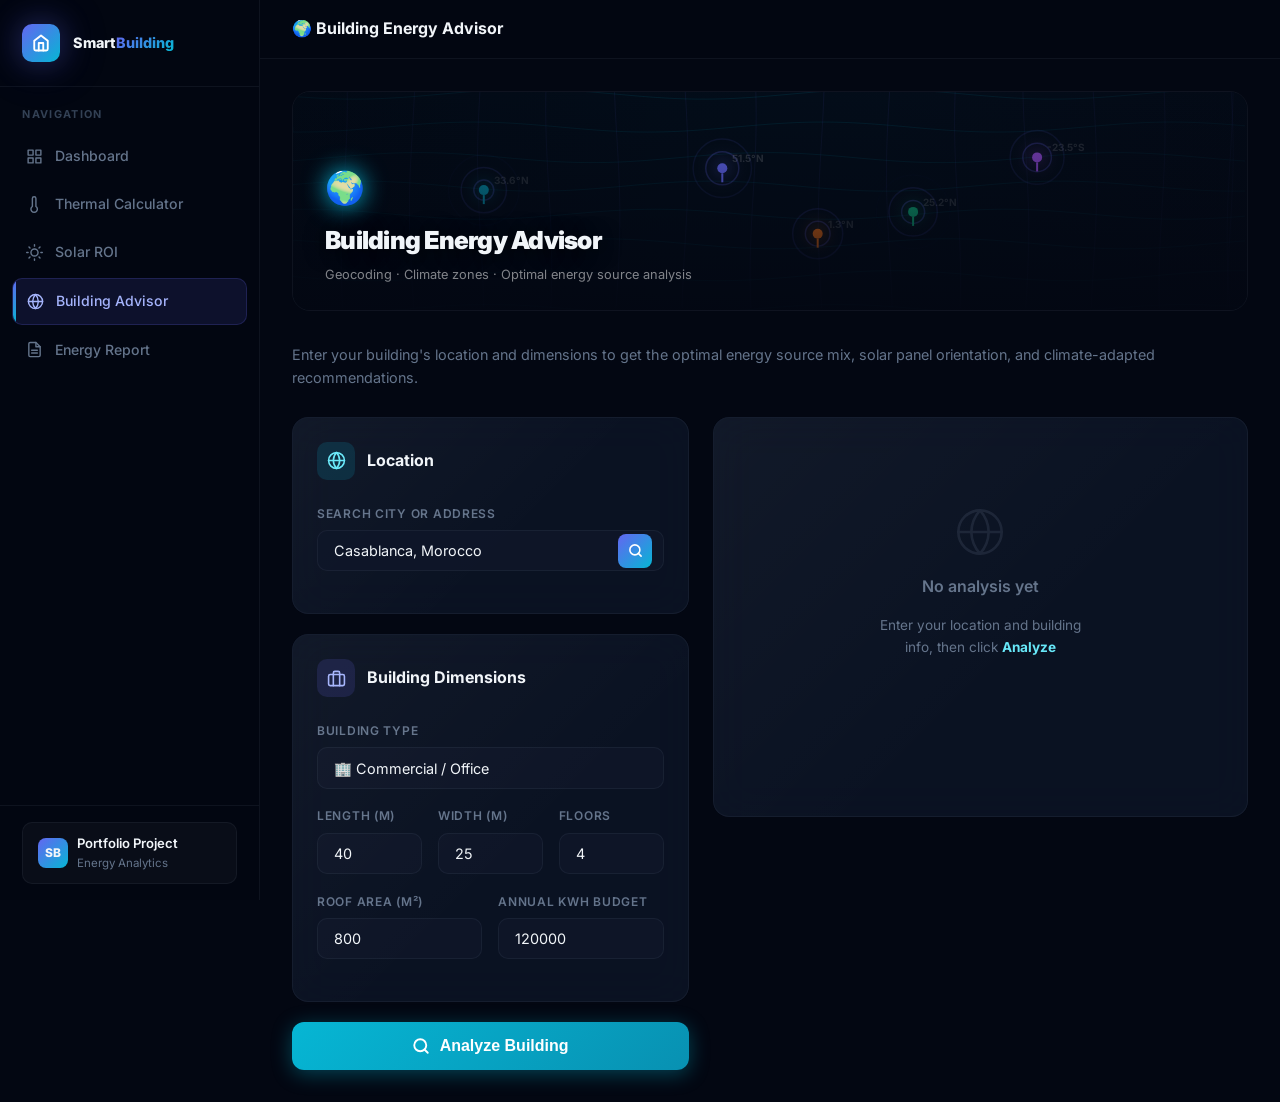
==== advisor.html @ 508f4054 "Smart Building Platform - initial deploy" ====
<!DOCTYPE html>
<html lang="en">
<head>
  <meta charset="UTF-8" />
  <meta name="viewport" content="width=device-width, initial-scale=1.0" />
  <title>Building Advisor · Smart Building</title>
  <link rel="stylesheet" href="css/style.css" />
  <style>
    .adv-hero {
      background: linear-gradient(135deg, rgba(6,182,212,.06) 0%, transparent 60%);
      border-bottom: 1px solid var(--border);
      padding: 2.5rem 0 0;
      margin-bottom: 2rem;
    }
    .adv-hero-inner { max-width: 680px; }
    .step-badge {
      display: inline-flex; align-items: center; gap: .5rem;
      background: rgba(6,182,212,.1); border: 1px solid rgba(6,182,212,.25);
      color: #67e8f9; border-radius: 99px; padding: .3rem .9rem;
      font-size: .72rem; font-weight: 700; letter-spacing: .06em;
      text-transform: uppercase; margin-bottom: 1.25rem;
    }
    .map-placeholder {
      background: rgba(6,182,212,.04);
      border: 1px dashed rgba(6,182,212,.2);
      border-radius: 12px; padding: 1.5rem;
      display: flex; align-items: center; gap: 1rem;
      margin-top: 1rem; cursor: pointer;
      transition: border-color .2s, background .2s;
    }
    .map-placeholder:hover { border-color: rgba(6,182,212,.5); background: rgba(6,182,212,.08); }
    .map-icon {
      width: 44px; height: 44px; border-radius: 12px;
      background: rgba(6,182,212,.12); display: flex; align-items: center; justify-content: center;
      flex-shrink: 0;
    }
    .btn-analyze {
      width: 100%; padding: .95rem; font-size: 1rem;
      background: linear-gradient(135deg, #06b6d4, #0891b2);
      border: none; border-radius: 12px; color: white;
      font-weight: 700; cursor: pointer;
      display: flex; align-items: center; justify-content: center; gap: .6rem;
      transition: transform .2s, box-shadow .2s;
      box-shadow: 0 4px 20px rgba(6,182,212,.35);
    }
    .btn-analyze:hover { transform: translateY(-2px); box-shadow: 0 8px 30px rgba(6,182,212,.5); }
    .btn-analyze:active { transform: translateY(0); }

    /* panel orientation label */
    .orientation-row { display:flex;gap:1.5rem;justify-content:center;margin-top:1rem;flex-wrap:wrap; }
    .orient-chip {
      text-align: center;
      background: rgba(37,99,235,.1); border: 1px solid rgba(37,99,235,.2);
      border-radius: 12px; padding: .75rem 1.25rem;
    }
    .orient-val { font-size:1.4rem;font-weight:900;color:#60a5fa; }
    .orient-lbl { font-size:.7rem;text-transform:uppercase;letter-spacing:.08em;color:var(--text-muted);margin-top:.2rem; }

    /* Energy mix full card */
    .mix-card {
      background: rgba(15,23,42,.7); border: 1px solid var(--border);
      border-radius: 20px; padding: 2rem;
      backdrop-filter: blur(20px);
    }
    .recommendation-badge {
      display:inline-flex;align-items:center;gap:.5rem;
      padding:.4rem 1rem;border-radius:99px;font-size:.8rem;font-weight:700;
      margin-bottom:1rem;
    }
    .rec-best  { background:rgba(16,185,129,.12);border:1px solid rgba(16,185,129,.3);color:#6ee7b7; }
    .rec-good  { background:rgba(99,102,241,.12);border:1px solid rgba(99,102,241,.3);color:#a5b4fc; }
    .rec-fair  { background:rgba(245,158,11,.12);border:1px solid rgba(245,158,11,.3);color:#fcd34d; }
    .rec-low   { background:rgba(100,116,139,.12);border:1px solid rgba(100,116,139,.3);color:#94a3b8; }
  </style>
</head>
<body>
<div id="sidebar-overlay" class="sidebar-overlay"></div>
<div class="layout">

  <aside class="sidebar" id="sidebar">
    <div class="sidebar-logo">
      <div class="sidebar-logo-icon"><svg width="18" height="18" viewBox="0 0 24 24" fill="none" stroke="white" stroke-width="2.5" stroke-linecap="round" stroke-linejoin="round"><path d="M3 9l9-7 9 7v11a2 2 0 0 1-2 2H5a2 2 0 0 1-2-2z"/><polyline points="9 22 9 12 15 12 15 22"/></svg></div>
      <div class="sidebar-logo-text">Smart<span>Building</span></div>
    </div>
    <div class="sidebar-section-label">Navigation</div>
    <nav class="sidebar-nav">
      <a href="dashboard.html"><svg width="17" height="17" viewBox="0 0 24 24" fill="none" stroke="currentColor" stroke-width="2" stroke-linecap="round" stroke-linejoin="round"><rect x="3" y="3" width="7" height="7"/><rect x="14" y="3" width="7" height="7"/><rect x="14" y="14" width="7" height="7"/><rect x="3" y="14" width="7" height="7"/></svg>Dashboard</a>
      <a href="thermal.html"><svg width="17" height="17" viewBox="0 0 24 24" fill="none" stroke="currentColor" stroke-width="2" stroke-linecap="round" stroke-linejoin="round"><path d="M14 14.76V3.5a2.5 2.5 0 0 0-5 0v11.26a4.5 4.5 0 1 0 5 0z"/></svg>Thermal Calculator</a>
      <a href="solar.html"><svg width="17" height="17" viewBox="0 0 24 24" fill="none" stroke="currentColor" stroke-width="2" stroke-linecap="round" stroke-linejoin="round"><circle cx="12" cy="12" r="5"/><line x1="12" y1="1" x2="12" y2="3"/><line x1="12" y1="21" x2="12" y2="23"/><line x1="4.22" y1="4.22" x2="5.64" y2="5.64"/><line x1="18.36" y1="18.36" x2="19.78" y2="19.78"/><line x1="1" y1="12" x2="3" y2="12"/><line x1="21" y1="12" x2="23" y2="12"/><line x1="4.22" y1="19.78" x2="5.64" y2="18.36"/><line x1="18.36" y1="5.64" x2="19.78" y2="4.22"/></svg>Solar ROI</a>
      <a href="advisor.html"><svg width="17" height="17" viewBox="0 0 24 24" fill="none" stroke="currentColor" stroke-width="2" stroke-linecap="round" stroke-linejoin="round"><circle cx="12" cy="12" r="10"/><line x1="2" y1="12" x2="22" y2="12"/><path d="M12 2a15.3 15.3 0 0 1 4 10 15.3 15.3 0 0 1-4 10 15.3 15.3 0 0 1-4-10 15.3 15.3 0 0 1 4-10z"/></svg>Building Advisor</a>
      <a href="report.html"><svg width="17" height="17" viewBox="0 0 24 24" fill="none" stroke="currentColor" stroke-width="2" stroke-linecap="round" stroke-linejoin="round"><path d="M14 2H6a2 2 0 0 0-2 2v16a2 2 0 0 0 2 2h12a2 2 0 0 0 2-2V8z"/><polyline points="14 2 14 8 20 8"/><line x1="16" y1="13" x2="8" y2="13"/><line x1="16" y1="17" x2="8" y2="17"/></svg>Energy Report</a>
    </nav>
    <div class="sidebar-footer">
      <div class="sidebar-footer-inner">
        <div class="sidebar-avatar">SB</div>
        <div><div class="sidebar-user-name">Portfolio Project</div><div class="sidebar-user-role">Energy Analytics</div></div>
      </div>
    </div>
  </aside>

  <div class="main-wrap">
    <header class="topbar">
      <button class="topbar-btn menu-btn" id="menu-btn"><svg width="18" height="18" viewBox="0 0 24 24" fill="none" stroke="currentColor" stroke-width="2" stroke-linecap="round" stroke-linejoin="round"><line x1="3" y1="12" x2="21" y2="12"/><line x1="3" y1="6" x2="21" y2="6"/><line x1="3" y1="18" x2="21" y2="18"/></svg></button>
      <span class="topbar-title">🌍 Building Energy Advisor</span>
    </header>

    <main class="page-content">
      <div class="page-banner">
        <canvas id="page-banner-canvas" data-type="advisor"></canvas>
        <div class="page-banner-vignette"></div>
        <div class="page-banner-content">
          <div class="page-banner-icon" style="color:#06b6d4">🌍</div>
          <div class="page-banner-title">Building Energy Advisor</div>
          <div class="page-banner-desc">Geocoding · Climate zones · Optimal energy source analysis</div>
        </div>
      </div>
      <p class="page-subtitle">Enter your building's location and dimensions to get the optimal energy source mix, solar panel orientation, and climate-adapted recommendations.</p>

      <div style="display:grid;grid-template-columns:1fr 1.35fr;gap:1.5rem;align-items:start" class="adv-grid">

        <!-- FORM COLUMN -->
        <div>
          <!-- Location -->
          <div class="card reveal" style="margin-bottom:1.25rem">
            <div style="display:flex;align-items:center;gap:.75rem;margin-bottom:1.5rem">
              <div style="width:38px;height:38px;border-radius:10px;background:rgba(6,182,212,.15);display:flex;align-items:center;justify-content:center">
                <svg width="19" height="19" viewBox="0 0 24 24" fill="none" stroke="#67e8f9" stroke-width="2" stroke-linecap="round" stroke-linejoin="round"><circle cx="12" cy="12" r="10"/><line x1="2" y1="12" x2="22" y2="12"/><path d="M12 2a15.3 15.3 0 0 1 4 10 15.3 15.3 0 0 1-4 10 15.3 15.3 0 0 1-4-10 15.3 15.3 0 0 1 4-10z"/></svg>
              </div>
              <h3 style="font-size:1rem">Location</h3>
            </div>

            <div class="form-group">
              <label>Search City or Address</label>
              <div class="location-search-wrap">
                <input id="adv-location" type="text" placeholder="e.g. Casablanca, Morocco" value="" />
                <button class="location-search-btn" id="geocode-btn" title="Search location">
                  <svg width="15" height="15" viewBox="0 0 24 24" fill="none" stroke="currentColor" stroke-width="2.5" stroke-linecap="round" stroke-linejoin="round"><circle cx="11" cy="11" r="8"/><line x1="21" y1="21" x2="16.65" y2="16.65"/></svg>
                </button>
              </div>
              <div class="location-found" id="location-found">
                <svg width="14" height="14" viewBox="0 0 24 24" fill="none" stroke="currentColor" stroke-width="2.5" stroke-linecap="round" stroke-linejoin="round"><path d="M21 10c0 7-9 13-9 13s-9-6-9-13a9 9 0 0 1 18 0z"/><circle cx="12" cy="10" r="3"/></svg>
                <span id="location-name">—</span>
                <span style="margin-left:auto;font-size:.72rem;color:var(--text-muted)" id="location-coords">—</span>
              </div>
            </div>
          </div>

          <!-- Building Info -->
          <div class="card reveal" style="margin-bottom:1.25rem">
            <div style="display:flex;align-items:center;gap:.75rem;margin-bottom:1.5rem">
              <div style="width:38px;height:38px;border-radius:10px;background:rgba(99,102,241,.15);display:flex;align-items:center;justify-content:center">
                <svg width="19" height="19" viewBox="0 0 24 24" fill="none" stroke="#a5b4fc" stroke-width="2" stroke-linecap="round" stroke-linejoin="round"><rect x="2" y="7" width="20" height="14" rx="2"/><path d="M16 21V5a2 2 0 0 0-2-2h-4a2 2 0 0 0-2 2v16"/></svg>
              </div>
              <h3 style="font-size:1rem">Building Dimensions</h3>
            </div>

            <div class="form-group">
              <label>Building Type</label>
              <select id="adv-type">
                <option value="residential">🏠 Residential</option>
                <option value="commercial" selected>🏢 Commercial / Office</option>
                <option value="industrial">🏭 Industrial / Warehouse</option>
                <option value="school">🏫 School / University</option>
                <option value="hospital">🏥 Hospital / Healthcare</option>
              </select>
            </div>
            <div class="grid-3">
              <div class="form-group"><label>Length (m)</label><input id="adv-length" type="number" value="40" min="1" step="1"/></div>
              <div class="form-group"><label>Width (m)</label><input id="adv-width" type="number" value="25" min="1" step="1"/></div>
              <div class="form-group"><label>Floors</label><input id="adv-floors" type="number" value="4" min="1" step="1"/></div>
            </div>
            <div class="grid-2">
              <div class="form-group"><label>Roof Area (m²)</label><input id="adv-roof" type="number" value="800" min="10" step="10"/></div>
              <div class="form-group"><label>Annual kWh Budget</label><input id="adv-budget" type="number" value="120000" min="1000" step="1000"/></div>
            </div>
          </div>

          <button class="btn-analyze" id="analyze-btn">
            <svg width="18" height="18" viewBox="0 0 24 24" fill="none" stroke="currentColor" stroke-width="2.5" stroke-linecap="round" stroke-linejoin="round"><circle cx="11" cy="11" r="8"/><path d="m21 21-4.35-4.35"/></svg>
            Analyze Building
          </button>
        </div>

        <!-- RESULTS COLUMN -->
        <div>
          <!-- Loading -->
          <div class="advisor-loading" id="adv-loading">
            <div class="advisor-globe-spin"></div>
            <div style="font-size:1rem;font-weight:700;margin-bottom:.5rem">Analyzing location…</div>
            <div style="font-size:.83rem;color:var(--text-muted)">Fetching climate data, solar irradiance &amp; wind resources</div>
          </div>

          <!-- Empty State -->
          <div id="adv-empty">
            <div class="card" style="min-height:400px">
              <div class="empty-state">
                <svg viewBox="0 0 24 24" fill="none" stroke="currentColor" stroke-width="1.2" stroke-linecap="round" stroke-linejoin="round"><circle cx="12" cy="12" r="10"/><line x1="2" y1="12" x2="22" y2="12"/><path d="M12 2a15.3 15.3 0 0 1 4 10 15.3 15.3 0 0 1-4 10 15.3 15.3 0 0 1-4-10 15.3 15.3 0 0 1 4-10z"/></svg>
                <h4>No analysis yet</h4>
                <p>Enter your location and building<br>info, then click <strong style="color:#67e8f9">Analyze</strong></p>
              </div>
            </div>
          </div>

          <!-- Results -->
          <div class="energy-results" id="adv-results">

            <!-- Climate zone -->
            <div class="card reveal" style="margin-bottom:1.25rem">
              <div style="font-size:.72rem;text-transform:uppercase;letter-spacing:.09em;color:var(--text-muted);margin-bottom:.75rem">Climate Zone</div>
              <div style="display:flex;align-items:center;gap:1rem;flex-wrap:wrap">
                <div class="climate-badge" id="res-climate-badge">—</div>
                <div style="flex:1;min-width:160px">
                  <div id="res-climate-desc" style="font-size:.83rem;color:var(--text-muted);line-height:1.6">—</div>
                </div>
              </div>
            </div>

            <!-- 4 energy cards -->
            <div class="energy-grid">

              <!-- Solar -->
              <div class="energy-card energy-card-solar reveal">
                <div class="energy-card-title">☀️ Solar Potential</div>
                <div class="sun-anim-wrap" id="sun-wrap">
                  <div class="sun-rays-wrap" id="sun-rays"></div>
                  <div class="sun-ring"></div>
                  <div class="sun-ring"></div>
                  <div class="sun-ring"></div>
                  <div class="sun-core"></div>
                </div>
                <div class="energy-score" style="color:#fcd34d" id="res-solar-score">—</div>
                <div class="energy-score-label" id="res-solar-irr">— kWh/m²/day</div>
                <div class="recommendation-badge" id="res-solar-badge">—</div>
              </div>

              <!-- Wind -->
              <div class="energy-card energy-card-wind reveal">
                <div class="energy-card-title">💨 Wind Potential</div>
                <div class="wind-anim-wrap" id="wind-wrap"></div>
                <div class="energy-score" style="color:#60a5fa" id="res-wind-score">—</div>
                <div class="energy-score-label" id="res-wind-desc">—</div>
                <div class="recommendation-badge" id="res-wind-badge">—</div>
              </div>

              <!-- Hydro -->
              <div class="energy-card energy-card-hydro reveal">
                <div class="energy-card-title">💧 Hydro Potential</div>
                <div class="water-anim-wrap" id="water-wrap">
                  <svg class="water-wave" viewBox="0 0 400 80" preserveAspectRatio="none" xmlns="http://www.w3.org/2000/svg">
                    <path d="M0 40 Q50 10 100 40 Q150 70 200 40 Q250 10 300 40 Q350 70 400 40 Q450 10 500 40 Q550 70 600 40 Q650 10 700 40 Q750 70 800 40 L800 80 L0 80 Z"/>
                  </svg>
                  <svg class="water-wave" viewBox="0 0 400 80" preserveAspectRatio="none" xmlns="http://www.w3.org/2000/svg">
                    <path d="M0 50 Q50 20 100 50 Q150 80 200 50 Q250 20 300 50 Q350 80 400 50 Q450 20 500 50 Q550 80 600 50 Q650 20 700 50 Q750 80 800 50 L800 80 L0 80 Z"/>
                  </svg>
                </div>
                <div class="energy-score" style="color:#06b6d4" id="res-hydro-score">—</div>
                <div class="energy-score-label" id="res-hydro-desc">—</div>
                <div class="recommendation-badge" id="res-hydro-badge">—</div>
              </div>

              <!-- Geothermal -->
              <div class="energy-card energy-card-climate reveal">
                <div class="energy-card-title">🌋 Geothermal</div>
                <div style="font-size:3rem;margin:1rem 0" id="res-geo-icon">🌋</div>
                <div class="energy-score" style="color:#c084fc" id="res-geo-score">—</div>
                <div class="energy-score-label" id="res-geo-desc">—</div>
                <div class="recommendation-badge" id="res-geo-badge">—</div>
              </div>

            </div>

            <!-- Solar Panel Orientation -->
            <div class="card reveal" style="margin-bottom:1.25rem">
              <div style="font-size:.72rem;text-transform:uppercase;letter-spacing:.09em;color:var(--text-muted);margin-bottom:1rem">☀️ Optimal Solar Panel Orientation</div>
              <div class="panel-scene">
                <div class="panel-3d" id="panel-3d"><div class="panel-grid-lines"></div></div>
                <div class="panel-ground"></div>
              </div>
              <div class="orientation-row">
                <div class="orient-chip">
                  <div class="orient-val" id="res-tilt">—°</div>
                  <div class="orient-lbl">Tilt Angle</div>
                </div>
                <div class="orient-chip">
                  <div class="orient-val" id="res-azimuth">—°</div>
                  <div class="orient-lbl">Azimuth</div>
                </div>
                <div class="orient-chip">
                  <div class="orient-val" id="res-peak-sun">— h</div>
                  <div class="orient-lbl">Peak Sun Hours</div>
                </div>
              </div>
              <div style="margin-top:1rem;padding:.85rem 1rem;background:rgba(6,182,212,.06);border:1px solid rgba(6,182,212,.15);border-radius:10px;font-size:.82rem;color:var(--text-muted);line-height:1.7" id="res-orient-note">—</div>
            </div>

            <!-- Energy Mix -->
            <div class="mix-card reveal">
              <div style="font-size:.72rem;text-transform:uppercase;letter-spacing:.09em;color:var(--text-muted);margin-bottom:1.25rem">Recommended Energy Mix</div>
              <div id="mix-bars"></div>
              <div style="margin-top:1.25rem;padding:1rem;background:rgba(16,185,129,.06);border:1px solid rgba(16,185,129,.15);border-radius:12px;font-size:.83rem;color:var(--text-muted);line-height:1.75" id="res-recommendation">—</div>
            </div>

          </div><!-- /energy-results -->
        </div>
      </div><!-- /grid -->

    </main>
  </div>
</div>

<style>
  @media(max-width:960px){ .adv-grid{ grid-template-columns:1fr !important; } }
</style>

<script src="js/main.js"></script>
<script src="js/banners.js"></script>
<script src="js/advisor.js"></script>
</body>
</html>
---- css/style.css ----
/* ═══════════════════════════════════════════════════════════════════════════
   SMART BUILDING PLATFORM — Design System
   Dark glassmorphism · Neon accents · Fluid animations
   ═══════════════════════════════════════════════════════════════════════════ */

@import url('https://fonts.googleapis.com/css2?family=Inter:wght@300;400;500;600;700;800;900&family=JetBrains+Mono:wght@400;500&display=swap');

/* ── CSS Variables ─────────────────────────────────────────────────────────── */
:root {
  --bg:           #030712;
  --bg2:          #050d1a;
  --surface:      rgba(15, 23, 42, 0.7);
  --surface2:     rgba(30, 41, 59, 0.5);
  --border:       rgba(148, 163, 184, 0.08);
  --border-glow:  rgba(99, 102, 241, 0.35);

  --indigo:       #6366f1;
  --cyan:         #06b6d4;
  --violet:       #a855f7;
  --emerald:      #10b981;
  --amber:        #f59e0b;
  --rose:         #f43f5e;
  --blue:         #3b82f6;

  --gradient:     linear-gradient(135deg, #6366f1, #06b6d4);
  --gradient-v:   linear-gradient(180deg, #6366f1, #a855f7);
  --gradient-warm:linear-gradient(135deg, #f59e0b, #f43f5e);

  --text:         #f1f5f9;
  --text-muted:   #64748b;
  --text-subtle:  #334155;

  --glow-indigo:  0 0 30px rgba(99,102,241,.35), 0 0 60px rgba(99,102,241,.15);
  --glow-cyan:    0 0 30px rgba(6,182,212,.35),  0 0 60px rgba(6,182,212,.15);
  --glow-emerald: 0 0 20px rgba(16,185,129,.3);
  --glow-rose:    0 0 20px rgba(244,63,94,.3);

  --radius:       16px;
  --radius-sm:    10px;
  --sidebar-w:    260px;
  --ease-spring:  cubic-bezier(.34, 1.56, .64, 1);
  --ease-smooth:  cubic-bezier(.4, 0, .2, 1);
}

/* ── Reset ─────────────────────────────────────────────────────────────────── */
*, *::before, *::after { box-sizing: border-box; margin: 0; padding: 0; }
html { scroll-behavior: smooth; }
body {
  font-family: 'Inter', system-ui, sans-serif;
  background: var(--bg);
  color: var(--text);
  line-height: 1.6;
  font-size: 15px;
  overflow-x: hidden;
}
a { color: inherit; text-decoration: none; }

/* ── Custom scrollbar ──────────────────────────────────────────────────────── */
::-webkit-scrollbar { width: 6px; }
::-webkit-scrollbar-track { background: var(--bg2); }
::-webkit-scrollbar-thumb { background: rgba(99,102,241,.4); border-radius: 3px; }
::-webkit-scrollbar-thumb:hover { background: var(--indigo); }

/* ── Typography ─────────────────────────────────────────────────────────────── */
.gradient-text {
  background: var(--gradient);
  -webkit-background-clip: text;
  -webkit-text-fill-color: transparent;
  background-clip: text;
}
.gradient-text-warm {
  background: var(--gradient-warm);
  -webkit-background-clip: text;
  -webkit-text-fill-color: transparent;
  background-clip: text;
}
.mono { font-family: 'JetBrains Mono', monospace; }

/* ── Glass Card ─────────────────────────────────────────────────────────────── */
.card {
  background: var(--surface);
  backdrop-filter: blur(20px);
  -webkit-backdrop-filter: blur(20px);
  border: 1px solid var(--border);
  border-radius: var(--radius);
  padding: 1.5rem;
  position: relative;
  overflow: hidden;
  transition: border-color .3s, box-shadow .3s, transform .3s var(--ease-spring);
}
.card::before {
  content: '';
  position: absolute;
  inset: 0;
  background: linear-gradient(135deg, rgba(255,255,255,.03) 0%, transparent 60%);
  pointer-events: none;
}
.card:hover {
  border-color: var(--border-glow);
  box-shadow: 0 0 0 1px var(--border-glow), var(--glow-indigo);
}
.card-glow { box-shadow: var(--glow-indigo); border-color: var(--border-glow); }

/* ── Neon Badge ─────────────────────────────────────────────────────────────── */
.badge {
  display: inline-flex; align-items: center; gap: .4rem;
  font-size: .72rem; font-weight: 700; letter-spacing: .08em; text-transform: uppercase;
  padding: .3rem .85rem; border-radius: 999px;
  border: 1px solid;
}
.badge-indigo { background: rgba(99,102,241,.12); color: #a5b4fc; border-color: rgba(99,102,241,.3); }
.badge-cyan   { background: rgba(6,182,212,.12);  color: #67e8f9; border-color: rgba(6,182,212,.3); }
.badge-emerald{ background: rgba(16,185,129,.12); color: #6ee7b7; border-color: rgba(16,185,129,.3); }
.badge-amber  { background: rgba(245,158,11,.12); color: #fcd34d; border-color: rgba(245,158,11,.3); }
.badge-rose   { background: rgba(244,63,94,.12);  color: #fda4af; border-color: rgba(244,63,94,.3); }

/* ── Buttons ─────────────────────────────────────────────────────────────────── */
.btn {
  display: inline-flex; align-items: center; gap: .5rem;
  font-weight: 700; font-size: .9rem; border: none; cursor: pointer;
  padding: .75rem 1.6rem; border-radius: var(--radius-sm);
  transition: all .25s var(--ease-smooth);
  position: relative; overflow: hidden; font-family: 'Inter', sans-serif;
  text-decoration: none; white-space: nowrap;
}
.btn::after {
  content: ''; position: absolute; inset: 0;
  background: rgba(255,255,255,0); transition: background .2s;
}
.btn:hover::after { background: rgba(255,255,255,.07); }
.btn:active { transform: scale(.97); }

.btn-primary {
  background: var(--gradient);
  color: #fff;
  box-shadow: 0 4px 20px rgba(99,102,241,.4), 0 0 0 1px rgba(99,102,241,.3);
}
.btn-primary:hover {
  box-shadow: 0 6px 30px rgba(99,102,241,.55), 0 0 0 1px rgba(99,102,241,.5);
  transform: translateY(-1px);
}
.btn-glass {
  background: rgba(255,255,255,.06);
  color: var(--text);
  border: 1px solid var(--border);
  backdrop-filter: blur(12px);
}
.btn-glass:hover {
  background: rgba(255,255,255,.1);
  border-color: rgba(255,255,255,.15);
  transform: translateY(-1px);
}
.btn-ghost {
  background: transparent; color: var(--indigo);
  border: 1px solid rgba(99,102,241,.4);
}
.btn-ghost:hover {
  background: rgba(99,102,241,.1);
  border-color: var(--indigo);
  box-shadow: var(--glow-indigo);
}

/* ── Form Controls ──────────────────────────────────────────────────────────── */
.form-group { margin-bottom: 1.1rem; }
.form-group label {
  display: block; font-size: .75rem; font-weight: 600;
  color: var(--text-muted); margin-bottom: .45rem;
  letter-spacing: .06em; text-transform: uppercase;
}
.form-group input,
.form-group select {
  width: 100%;
  background: rgba(15, 23, 42, 0.8);
  border: 1.5px solid var(--border);
  border-radius: var(--radius-sm);
  padding: .7rem 1rem;
  font-size: .9rem; color: var(--text);
  outline: none;
  transition: border-color .2s, box-shadow .2s;
  font-family: 'Inter', sans-serif;
  -webkit-appearance: none;
}
.form-group select { cursor: pointer; }
.form-group input:focus,
.form-group select:focus {
  border-color: var(--indigo);
  box-shadow: 0 0 0 3px rgba(99,102,241,.15), var(--glow-indigo);
}
.form-group input::placeholder { color: var(--text-subtle); }

/* ── Grid ───────────────────────────────────────────────────────────────────── */
.grid-2 { display: grid; grid-template-columns: 1fr 1fr; gap: 1rem; }
.grid-3 { display: grid; grid-template-columns: repeat(3, 1fr); gap: 1rem; }
.grid-4 { display: grid; grid-template-columns: repeat(4, 1fr); gap: 1rem; }

/* ── Layout ─────────────────────────────────────────────────────────────────── */
.layout { display: flex; min-height: 100vh; }

/* ── Sidebar ─────────────────────────────────────────────────────────────────── */
.sidebar {
  width: var(--sidebar-w);
  position: fixed; inset: 0 auto 0 0;
  background: rgba(3, 7, 18, 0.95);
  backdrop-filter: blur(24px);
  border-right: 1px solid var(--border);
  display: flex; flex-direction: column;
  z-index: 100;
  transition: transform .35s var(--ease-smooth);
}
.sidebar-logo {
  display: flex; align-items: center; gap: .8rem;
  padding: 1.5rem 1.4rem;
  border-bottom: 1px solid var(--border);
}
.sidebar-logo-icon {
  width: 38px; height: 38px; border-radius: 10px;
  background: var(--gradient);
  display: flex; align-items: center; justify-content: center;
  flex-shrink: 0;
  box-shadow: var(--glow-indigo);
}
.sidebar-logo-icon svg { color: #fff; }
.sidebar-logo-text { font-weight: 800; font-size: .9rem; line-height: 1.25; }
.sidebar-logo-text span { background: var(--gradient); -webkit-background-clip: text; -webkit-text-fill-color: transparent; background-clip: text; }

.sidebar-section-label {
  padding: 1.2rem 1.4rem .4rem;
  font-size: .68rem; font-weight: 700; letter-spacing: .12em;
  text-transform: uppercase; color: var(--text-subtle);
}
.sidebar-nav { flex: 1; padding: .25rem .75rem; overflow-y: auto; }
.sidebar-nav a {
  display: flex; align-items: center; gap: .75rem;
  padding: .7rem .9rem; border-radius: var(--radius-sm);
  color: var(--text-muted); font-size: .88rem; font-weight: 500;
  transition: all .2s; margin-bottom: 3px;
  position: relative; overflow: hidden;
}
.sidebar-nav a::before {
  content: ''; position: absolute; left: 0; top: 0; bottom: 0;
  width: 3px; border-radius: 0 3px 3px 0;
  background: var(--gradient);
  transform: scaleY(0); transition: transform .2s var(--ease-spring);
}
.sidebar-nav a:hover { background: rgba(255,255,255,.05); color: var(--text); }
.sidebar-nav a.active {
  background: rgba(99,102,241,.12);
  color: #a5b4fc;
  border: 1px solid rgba(99,102,241,.2);
}
.sidebar-nav a.active::before { transform: scaleY(1); }
.sidebar-nav a svg { width: 17px; height: 17px; flex-shrink: 0; }

.sidebar-footer {
  padding: 1rem 1.4rem;
  border-top: 1px solid var(--border);
}
.sidebar-footer-inner {
  display: flex; align-items: center; gap: .6rem;
  background: rgba(255,255,255,.03); border: 1px solid var(--border);
  border-radius: var(--radius-sm); padding: .65rem .9rem;
}
.sidebar-avatar {
  width: 30px; height: 30px; border-radius: 8px;
  background: var(--gradient); display: flex; align-items: center;
  justify-content: center; font-weight: 800; font-size: .75rem;
  flex-shrink: 0;
}
.sidebar-user-name { font-size: .82rem; font-weight: 600; }
.sidebar-user-role { font-size: .72rem; color: var(--text-muted); }

/* ── Topbar ──────────────────────────────────────────────────────────────────── */
.main-wrap { flex: 1; margin-left: var(--sidebar-w); display: flex; flex-direction: column; min-width: 0; }
.topbar {
  position: sticky; top: 0; z-index: 50;
  display: flex; align-items: center; gap: 1rem;
  padding: 1rem 2rem;
  background: rgba(3, 7, 18, 0.8);
  backdrop-filter: blur(20px);
  border-bottom: 1px solid var(--border);
}
.topbar-title { flex: 1; font-weight: 700; font-size: 1rem; }
.topbar-btn {
  background: rgba(255,255,255,.05); border: 1px solid var(--border);
  border-radius: 9px; padding: .5rem .65rem;
  cursor: pointer; color: var(--text-muted);
  display: flex; align-items: center;
  transition: all .2s;
}
.topbar-btn:hover { background: rgba(255,255,255,.09); color: var(--text); border-color: rgba(255,255,255,.15); }
.menu-btn { display: none; }
.page-content { flex: 1; padding: 2rem; }
.page-subtitle { color: var(--text-muted); font-size: .9rem; margin-bottom: 1.75rem; line-height: 1.6; }

/* ── Metric Cards ───────────────────────────────────────────────────────────── */
.metric-card { display: flex; align-items: center; gap: 1rem; }
.metric-icon {
  width: 50px; height: 50px; border-radius: 13px;
  display: flex; align-items: center; justify-content: center; flex-shrink: 0;
  position: relative;
}
.metric-icon::after {
  content: ''; position: absolute; inset: -1px;
  border-radius: inherit; background: var(--gradient);
  z-index: -1; opacity: .4; filter: blur(6px);
}
.metric-icon svg { width: 21px; height: 21px; color: #fff; }
.metric-label { font-size: .75rem; color: var(--text-muted); font-weight: 500; letter-spacing: .03em; margin-bottom: .1rem; }
.metric-value { font-size: 1.65rem; font-weight: 800; line-height: 1; }
.metric-unit { font-size: .8rem; font-weight: 400; color: var(--text-muted); margin-left: .2rem; }
.metric-trend { font-size: .75rem; color: var(--emerald); font-weight: 600; margin-top: .2rem; }

/* ── Data Table ──────────────────────────────────────────────────────────────── */
.data-table { width: 100%; border-collapse: collapse; font-size: .875rem; }
.data-table th {
  text-align: left; padding: .65rem 1rem;
  font-size: .7rem; text-transform: uppercase; letter-spacing: .08em;
  color: var(--text-muted); font-weight: 600;
  border-bottom: 1px solid var(--border);
}
.data-table td { padding: .75rem 1rem; border-bottom: 1px solid rgba(148,163,184,.05); }
.data-table tr:last-child td { border-bottom: none; }
.data-table tr:hover td { background: rgba(255,255,255,.02); }

/* ── Progress ───────────────────────────────────────────────────────────────── */
.progress { background: rgba(255,255,255,.06); border-radius: 999px; height: 5px; overflow: hidden; }
.progress-bar { height: 100%; border-radius: 999px; background: var(--gradient); transition: width .8s var(--ease-smooth); }

/* ── Alert ──────────────────────────────────────────────────────────────────── */
.alert {
  display: flex; align-items: center; gap: .75rem;
  padding: .9rem 1.25rem; border-radius: var(--radius-sm);
  font-size: .88rem; font-weight: 500; margin-bottom: 1.5rem;
  backdrop-filter: blur(12px);
}
.alert-warn {
  background: rgba(245,158,11,.1);
  border: 1px solid rgba(245,158,11,.25);
  color: #fcd34d;
}
.alert-success {
  background: rgba(16,185,129,.1);
  border: 1px solid rgba(16,185,129,.25);
  color: #6ee7b7;
}

/* ── Grade ──────────────────────────────────────────────────────────────────── */
.grade-letter { font-size: 4.5rem; font-weight: 900; line-height: 1; }
.grade-A { color: var(--emerald); text-shadow: 0 0 30px rgba(16,185,129,.6); }
.grade-B { color: #84cc16;        text-shadow: 0 0 30px rgba(132,204,22,.5); }
.grade-C { color: var(--amber);   text-shadow: 0 0 30px rgba(245,158,11,.5); }
.grade-D { color: #f97316;        text-shadow: 0 0 30px rgba(249,115,22,.5); }
.grade-E { color: var(--rose);    text-shadow: 0 0 30px rgba(244,63,94,.5); }

/* ── Empty State ─────────────────────────────────────────────────────────────── */
.empty-state {
  display: flex; flex-direction: column; align-items: center;
  justify-content: center; padding: 4rem 2rem;
  color: var(--text-muted); text-align: center; gap: 1rem;
}
.empty-state svg { width: 52px; height: 52px; opacity: .2; }
.empty-state h4 { font-size: 1rem; font-weight: 600; color: var(--text-muted); }
.empty-state p { font-size: .85rem; }

/* ── Section spacing ─────────────────────────────────────────────────────────── */
.section { margin-bottom: 2rem; }
.section-header { display: flex; align-items: center; justify-content: space-between; margin-bottom: 1.1rem; }
.section-title { font-size: .95rem; font-weight: 700; }

/* ── Pulse animation ─────────────────────────────────────────────────────────── */
@keyframes pulse-glow {
  0%, 100% { box-shadow: 0 0 15px rgba(99,102,241,.3); }
  50%       { box-shadow: 0 0 35px rgba(99,102,241,.6), 0 0 60px rgba(99,102,241,.2); }
}
@keyframes float {
  0%, 100% { transform: translateY(0); }
  50%       { transform: translateY(-8px); }
}
@keyframes spin-slow { to { transform: rotate(360deg); } }
@keyframes shimmer {
  0%   { background-position: -200% center; }
  100% { background-position:  200% center; }
}
@keyframes fade-up {
  from { opacity: 0; transform: translateY(24px); }
  to   { opacity: 1; transform: translateY(0); }
}
@keyframes scale-in {
  from { opacity: 0; transform: scale(.92); }
  to   { opacity: 1; transform: scale(1); }
}
@keyframes blink { 0%,100%{opacity:1} 50%{opacity:0} }

.animate-fade-up   { animation: fade-up .6s var(--ease-smooth) both; }
.animate-scale-in  { animation: scale-in .5s var(--ease-spring) both; }
.animate-float     { animation: float 4s ease-in-out infinite; }
.animate-pulse-glow{ animation: pulse-glow 2s ease-in-out infinite; }

/* Scroll reveal */
.reveal { opacity: 0; transform: translateY(32px); transition: opacity .7s var(--ease-smooth), transform .7s var(--ease-smooth); }
.reveal.visible { opacity: 1; transform: translateY(0); }
.reveal-scale { opacity: 0; transform: scale(.94); transition: opacity .6s, transform .6s var(--ease-spring); }
.reveal-scale.visible { opacity: 1; transform: scale(1); }

/* ═══ LANDING PAGE ═══════════════════════════════════════════════════════════ */

/* Nav */
.landing-nav {
  position: fixed; top: 0; left: 0; right: 0; z-index: 200;
  display: flex; align-items: center; gap: 1rem;
  padding: 1rem 3rem;
  background: rgba(3,7,18,.7);
  backdrop-filter: blur(24px);
  border-bottom: 1px solid var(--border);
  transition: background .3s;
}
.landing-nav-logo {
  display: flex; align-items: center; gap: .7rem;
  font-weight: 900; font-size: 1.05rem; letter-spacing: -.02em;
}
.landing-nav-logo-icon {
  width: 34px; height: 34px; border-radius: 9px;
  background: var(--gradient); display: flex; align-items: center; justify-content: center;
  box-shadow: var(--glow-indigo);
}
.landing-nav-logo-icon svg { color: #fff; }
.landing-nav-links { display: flex; gap: 2rem; margin-left: 2.5rem; }
.landing-nav-links a {
  font-size: .88rem; color: var(--text-muted); font-weight: 500;
  transition: color .2s; position: relative; padding-bottom: 2px;
}
.landing-nav-links a::after {
  content: ''; position: absolute; bottom: 0; left: 0; right: 0;
  height: 1px; background: var(--gradient); transform: scaleX(0);
  transition: transform .3s var(--ease-spring); transform-origin: left;
}
.landing-nav-links a:hover { color: var(--text); }
.landing-nav-links a:hover::after { transform: scaleX(1); }
.landing-nav-right { margin-left: auto; display: flex; align-items: center; gap: .75rem; }

/* Hero */
.hero {
  min-height: 100vh; position: relative;
  display: flex; align-items: center; justify-content: center;
  text-align: center; padding: 8rem 2rem 5rem;
  overflow: hidden;
}
#hero-canvas {
  position: absolute; inset: 0; z-index: 0;
}
.hero-bg-gradient {
  position: absolute; inset: 0; z-index: 1;
  background:
    radial-gradient(ellipse 80% 60% at 50% -10%, rgba(99,102,241,.18) 0%, transparent 60%),
    radial-gradient(ellipse 50% 40% at 80% 60%, rgba(6,182,212,.1) 0%, transparent 50%),
    radial-gradient(ellipse 60% 50% at 20% 80%, rgba(168,85,247,.1) 0%, transparent 50%);
}
.hero-content { position: relative; z-index: 2; max-width: 800px; }
.hero-chip {
  display: inline-flex; align-items: center; gap: .45rem; margin-bottom: 1.75rem;
  background: rgba(99,102,241,.12); color: #a5b4fc;
  border: 1px solid rgba(99,102,241,.3); border-radius: 999px;
  padding: .4rem 1rem; font-size: .75rem; font-weight: 700; letter-spacing: .08em; text-transform: uppercase;
  backdrop-filter: blur(12px);
}
.hero-chip-dot {
  width: 7px; height: 7px; border-radius: 50%;
  background: var(--indigo); box-shadow: 0 0 8px var(--indigo);
  animation: blink 1.5s ease-in-out infinite;
}
.hero h1 {
  font-size: clamp(2.8rem, 6vw, 5rem); font-weight: 900;
  line-height: 1.08; letter-spacing: -.04em;
  margin-bottom: 1.5rem;
}
.hero-sub {
  font-size: 1.1rem; color: var(--text-muted); max-width: 540px;
  margin: 0 auto 2.5rem; line-height: 1.75;
}
.hero-actions { display: flex; gap: 1rem; justify-content: center; flex-wrap: wrap; }

/* Hero floating badges */
.hero-float-badge {
  position: absolute; z-index: 2;
  background: rgba(15,23,42,.9); backdrop-filter: blur(12px);
  border: 1px solid var(--border); border-radius: 12px; padding: .75rem 1rem;
  display: flex; align-items: center; gap: .6rem; font-size: .82rem;
}
.hero-float-badge .badge-icon {
  width: 28px; height: 28px; border-radius: 7px;
  display: flex; align-items: center; justify-content: center;
}

/* Stats */
.stats-section {
  padding: 5rem 3rem;
  position: relative;
}
.stats-section::before {
  content: ''; position: absolute; inset: 0;
  background: linear-gradient(180deg, transparent, rgba(99,102,241,.04), transparent);
  pointer-events: none;
}
.stats-grid { display: grid; grid-template-columns: repeat(4, 1fr); gap: 1.5rem; max-width: 1100px; margin: 0 auto; }
.stat-card {
  text-align: center; padding: 2rem 1.5rem;
  background: var(--surface);
  backdrop-filter: blur(20px);
  border: 1px solid var(--border);
  border-radius: var(--radius);
  transition: all .3s var(--ease-spring);
  position: relative; overflow: hidden;
}
.stat-card::after {
  content: ''; position: absolute; bottom: 0; left: 0; right: 0; height: 2px;
  background: var(--gradient); transform: scaleX(0);
  transition: transform .4s var(--ease-spring);
}
.stat-card:hover { transform: translateY(-4px); border-color: var(--border-glow); }
.stat-card:hover::after { transform: scaleX(1); }
.stat-icon {
  width: 50px; height: 50px; border-radius: 13px; margin: 0 auto 1rem;
  display: flex; align-items: center; justify-content: center;
}
.stat-value {
  font-size: 2.2rem; font-weight: 900; line-height: 1;
  background: var(--gradient); -webkit-background-clip: text;
  -webkit-text-fill-color: transparent; background-clip: text;
  margin-bottom: .3rem;
}
.stat-label { font-size: .82rem; color: var(--text-muted); font-weight: 500; }

/* Features */
.features-section { padding: 5rem 3rem; max-width: 1200px; margin: 0 auto; }
.features-header { text-align: center; margin-bottom: 4rem; }
.features-header h2 { font-size: clamp(1.8rem, 3.5vw, 2.8rem); font-weight: 900; letter-spacing: -.03em; margin-bottom: .75rem; }
.features-header p { color: var(--text-muted); font-size: 1.05rem; max-width: 480px; margin: 0 auto; }
.features-grid { display: grid; grid-template-columns: repeat(auto-fit, minmax(260px, 1fr)); gap: 1.25rem; }

.feature-card {
  display: block; padding: 2rem;
  background: var(--surface);
  backdrop-filter: blur(20px);
  border: 1px solid var(--border);
  border-radius: var(--radius);
  transition: all .35s var(--ease-smooth);
  position: relative; overflow: hidden;
  cursor: pointer;
}
.feature-card::before {
  content: ''; position: absolute; inset: 0;
  background: linear-gradient(135deg, rgba(255,255,255,.03), transparent 50%);
  pointer-events: none;
}
.feature-card-glow {
  position: absolute; width: 120px; height: 120px; border-radius: 50%;
  filter: blur(40px); opacity: 0; top: -30px; right: -20px;
  transition: opacity .35s;
}
.feature-card:hover .feature-card-glow { opacity: .5; }
.feature-card:hover {
  transform: translateY(-6px) scale(1.01);
  border-color: var(--border-glow);
  box-shadow: 0 20px 60px rgba(0,0,0,.5), var(--glow-indigo);
}
.feature-icon-wrap {
  width: 50px; height: 50px; border-radius: 13px;
  display: flex; align-items: center; justify-content: center;
  margin-bottom: 1.25rem; position: relative;
}
.feature-icon-wrap::after {
  content: ''; position: absolute; inset: 0;
  border-radius: inherit; filter: blur(10px); opacity: .4; z-index: -1;
}
.feature-card h3 { font-size: 1rem; font-weight: 700; margin-bottom: .6rem; }
.feature-card p { font-size: .875rem; color: var(--text-muted); line-height: 1.65; }
.feature-card .feature-arrow {
  display: inline-flex; align-items: center; gap: .3rem; margin-top: 1rem;
  font-size: .8rem; font-weight: 700; transition: gap .2s;
}
.feature-card:hover .feature-arrow { gap: .6rem; }

/* Scroll indicator */
.scroll-indicator {
  position: absolute; bottom: 2.5rem; left: 50%; transform: translateX(-50%);
  display: flex; flex-direction: column; align-items: center; gap: .5rem;
  color: var(--text-muted); font-size: .75rem; z-index: 2;
  animation: float 2.5s ease-in-out infinite;
}
.scroll-indicator-line {
  width: 1px; height: 50px;
  background: linear-gradient(to bottom, var(--indigo), transparent);
}

/* Tech */
.tech-section { padding: 4rem 3rem; border-top: 1px solid var(--border); }
.tech-label { text-align: center; font-size: .72rem; font-weight: 700; letter-spacing: .12em; text-transform: uppercase; color: var(--text-muted); margin-bottom: 1.5rem; }
.tech-pills { display: flex; flex-wrap: wrap; justify-content: center; gap: .6rem; }
.tech-pill {
  background: rgba(255,255,255,.04); border: 1px solid var(--border);
  border-radius: 999px; padding: .4rem 1rem;
  font-size: .82rem; font-weight: 500; color: var(--text-muted);
  transition: all .2s;
}
.tech-pill:hover { background: rgba(99,102,241,.1); border-color: rgba(99,102,241,.3); color: #a5b4fc; }

/* Footer */
.landing-footer {
  border-top: 1px solid var(--border);
  text-align: center; padding: 2rem 3rem;
  font-size: .82rem; color: var(--text-muted);
}

/* ═══ REPORT OUTPUT ══════════════════════════════════════════════════════════ */
.report-output { display: none; }
.report-output.visible { display: block; animation: fade-up .5s var(--ease-smooth); }
.report-dark-header {
  background: linear-gradient(135deg, rgba(99,102,241,.15), rgba(6,182,212,.1));
  border: 1px solid rgba(99,102,241,.25); border-radius: var(--radius);
  padding: 1.75rem; margin-bottom: 1.25rem;
}
.report-section-list { list-style: none; }
.report-section-list li {
  display: flex; gap: .75rem; padding: .7rem 0;
  border-bottom: 1px solid rgba(148,163,184,.06);
  font-size: .875rem; line-height: 1.6;
  animation: fade-up .4s var(--ease-smooth) both;
}
.report-section-list li:last-child { border-bottom: none; }
.report-bullet { flex-shrink: 0; margin-top: .1rem; font-weight: 800; }

/* ═══ RESPONSIVE ══════════════════════════════════════════════════════════════ */
@media (max-width: 1024px) {
  .sidebar { transform: translateX(-100%); }
  .sidebar.open { transform: translateX(0); }
  .main-wrap { margin-left: 0; }
  .menu-btn { display: flex; }
  .page-content { padding: 1.25rem; }
  .landing-nav { padding: 1rem 1.5rem; }
  .landing-nav-links { display: none; }
  .hero { padding: 7rem 1.5rem 4rem; }
  .hero h1 { font-size: 2.5rem; }
  .hero-float-badge { display: none; }
  .stats-section { padding: 3rem 1.5rem; }
  .stats-grid { grid-template-columns: 1fr 1fr; }
  .features-section { padding: 3rem 1.5rem; }
  .tech-section { padding: 3rem 1.5rem; }
  .landing-footer { padding: 1.5rem; }
  .topbar { padding: 1rem 1.25rem; }
}
@media (max-width: 640px) {
  .grid-2, .grid-3, .grid-4 { grid-template-columns: 1fr; }
  .stats-grid { grid-template-columns: 1fr 1fr; }
  .hero-actions { flex-direction: column; align-items: center; }
}

/* Sidebar overlay */
.sidebar-overlay {
  display: none; position: fixed; inset: 0;
  background: rgba(0,0,0,.7); z-index: 99;
  backdrop-filter: blur(4px);
}
.sidebar-overlay.open { display: block; }

/* Divider */
.divider { border: none; border-top: 1px solid var(--border); margin: 1.5rem 0; }

/* Number counter */
.counter { display: inline-block; }

/* Shimmer loader */
.shimmer {
  background: linear-gradient(90deg, rgba(255,255,255,.03) 25%, rgba(255,255,255,.07) 50%, rgba(255,255,255,.03) 75%);
  background-size: 200% 100%;
  animation: shimmer 1.5s infinite;
  border-radius: 6px;
}

/* Neon line separator */
.neon-divider {
  height: 1px;
  background: linear-gradient(90deg, transparent, var(--indigo), var(--cyan), transparent);
  margin: 2rem 0;
  opacity: .4;
}

/* ═══════════════════════════════════════════════════════════════════════════
   PAGE HERO BANNERS
   ═══════════════════════════════════════════════════════════════════════════ */
.page-banner {
  position: relative;
  height: 220px;
  border-radius: 18px;
  overflow: hidden;
  margin-bottom: 2rem;
  border: 1px solid rgba(148,163,184,.08);
}
.page-banner canvas {
  position: absolute;
  inset: 0; width: 100%; height: 100%;
  display: block;
}
.page-banner-vignette {
  position: absolute; inset: 0; z-index: 1;
  background: linear-gradient(to top, rgba(3,7,18,.92) 0%, rgba(3,7,18,.4) 55%, transparent 100%),
              linear-gradient(to right, rgba(3,7,18,.5) 0%, transparent 40%, transparent 60%, rgba(3,7,18,.5) 100%);
  pointer-events: none;
}
.page-banner-content {
  position: absolute; inset: 0; z-index: 2;
  display: flex; flex-direction: column;
  justify-content: flex-end; align-items: flex-start;
  padding: 1.5rem 2rem;
}
.page-banner-icon { font-size: 2rem; margin-bottom: .5rem; filter: drop-shadow(0 0 12px currentColor); }
.page-banner-title { font-size: 1.55rem; font-weight: 900; letter-spacing: -.03em; margin-bottom: .25rem; text-shadow: 0 2px 20px rgba(0,0,0,.8); }
.page-banner-desc  { font-size: .8rem; color: rgba(255,255,255,.5); }

/* ═══════════════════════════════════════════════════════════════════════════
   PAGE TRANSITIONS
   ═══════════════════════════════════════════════════════════════════════════ */
body { animation: page-enter .55s cubic-bezier(.4,0,.2,1); }
@keyframes page-enter {
  from { opacity:0; transform:translateY(18px); }
  to   { opacity:1; transform:translateY(0); }
}
.page-exit { animation: page-exit .35s cubic-bezier(.4,0,.2,1) forwards !important; }
@keyframes page-exit {
  to { opacity:0; transform:translateY(-18px); }
}

/* ═══════════════════════════════════════════════════════════════════════════
   EARTH HERO
   ═══════════════════════════════════════════════════════════════════════════ */
.earth-hero {
  position: relative;
  min-height: 100vh;
  display: flex;
  flex-direction: column;
  align-items: center;
  justify-content: center;
  overflow: hidden;
  background: #030712;
}
#earth-canvas {
  position: absolute;
  top: 0; left: 0;
  width: 100%; height: 100%;
  z-index: 0;
  cursor: grab;
}
#earth-canvas:active { cursor: grabbing; }
.earth-hero-content {
  position: relative;
  z-index: 2;
  text-align: center;
  padding: 2rem;
  pointer-events: none;
  max-width: 720px;
}
.earth-hero-content .btn,
.earth-hero-content a { pointer-events: auto; }
.earth-title {
  font-size: clamp(2.6rem, 6vw, 5.5rem);
  font-weight: 900;
  line-height: 1.02;
  letter-spacing: -.04em;
  margin-bottom: 1.25rem;
}
.earth-sub {
  font-size: 1.1rem;
  color: var(--text-muted);
  max-width: 520px;
  margin: 0 auto 2.5rem;
  line-height: 1.7;
}
.earth-cta-row {
  display: flex;
  gap: 1rem;
  justify-content: center;
  flex-wrap: wrap;
}
.earth-scroll-hint {
  position: absolute;
  bottom: 2rem; left: 50%;
  transform: translateX(-50%);
  z-index: 2;
  display: flex; flex-direction: column; align-items: center; gap: .5rem;
  color: var(--text-muted); font-size: .72rem; letter-spacing: .1em; text-transform: uppercase;
  animation: float 3s ease-in-out infinite;
}
.earth-scroll-hint svg { animation: float 2s ease-in-out infinite; }
.earth-badge-row {
  display: flex; gap: 1rem; justify-content: center; flex-wrap: wrap;
  margin-bottom: 2rem;
}
.earth-badge {
  display: inline-flex; align-items: center; gap: .45rem;
  background: rgba(99,102,241,.1); border: 1px solid rgba(99,102,241,.25);
  color: #a5b4fc; border-radius: 99px; padding: .35rem .9rem;
  font-size: .73rem; font-weight: 600; letter-spacing: .04em;
  backdrop-filter: blur(10px);
}
.earth-badge-dot { width:6px;height:6px;border-radius:50%;background:var(--emerald);animation:blink 1.5s infinite; }

/* ═══════════════════════════════════════════════════════════════════════════
   3D COVERFLOW CAROUSEL
   ═══════════════════════════════════════════════════════════════════════════ */
.coverflow-section {
  padding: 5rem 1rem 6rem;
  text-align: center;
  position: relative;
  overflow: hidden;
}
.coverflow-section::before {
  content: '';
  position: absolute;
  top: 0; left: 50%; transform: translateX(-50%);
  width: 600px; height: 1px;
  background: linear-gradient(90deg, transparent, var(--indigo), transparent);
}
.cf-title {
  font-size: clamp(1.6rem, 3vw, 2.5rem);
  font-weight: 900; letter-spacing: -.03em;
  margin-bottom: .75rem;
}
.cf-subtitle { color: var(--text-muted); font-size: .92rem; margin-bottom: 3.5rem; }
.coverflow-wrap {
  perspective: 1500px;
  width: 100%;
  height: 360px;
  position: relative;
  overflow: visible;
  margin-bottom: 2.5rem;
}
.cf-track {
  width: 100%;
  height: 100%;
  position: relative;
  transform-style: preserve-3d;
}
.cf-card {
  position: absolute;
  width: 220px;
  height: 290px;
  left: 50%; top: 50%;
  margin-left: -110px;
  margin-top: -145px;
  border-radius: 24px;
  background: rgba(15,23,42,0.88);
  border: 1px solid rgba(148,163,184,.1);
  backdrop-filter: blur(24px);
  -webkit-backdrop-filter: blur(24px);
  transition: all .55s cubic-bezier(.34,1.1,.64,1);
  cursor: pointer;
  display: flex; flex-direction: column; align-items: center; justify-content: center;
  gap: 1rem; padding: 1.75rem;
  text-decoration: none; color: var(--text);
  user-select: none;
  will-change: transform, opacity;
}
.cf-card.active {
  box-shadow: 0 0 0 1px rgba(99,102,241,.4), 0 0 60px rgba(99,102,241,.2), 0 24px 80px rgba(0,0,0,.6);
  border-color: rgba(99,102,241,.4);
}
.cf-card-icon {
  width: 62px; height: 62px; border-radius: 18px;
  display: flex; align-items: center; justify-content: center;
  font-size: 1.9rem;
  transition: transform .3s;
}
.cf-card.active .cf-card-icon { transform: scale(1.1); }
.cf-card-title { font-size: 1.05rem; font-weight: 800; }
.cf-card-desc  { font-size: .76rem; color: var(--text-muted); text-align: center; line-height: 1.65; }
.cf-card-arrow {
  opacity: 0; transform: translateY(4px);
  transition: opacity .3s, transform .3s;
  font-size: .78rem; font-weight: 700; color: var(--indigo);
  display: flex; align-items: center; gap: .3rem;
}
.cf-card.active .cf-card-arrow { opacity: 1; transform: translateY(0); }
.cf-arrows {
  display: flex; gap: .75rem; justify-content: center;
  position: relative; z-index: 10;
}
.cf-arrow {
  width: 46px; height: 46px; border-radius: 50%;
  background: rgba(99,102,241,.08);
  border: 1px solid rgba(99,102,241,.25);
  color: var(--indigo);
  display: flex; align-items: center; justify-content: center;
  cursor: pointer; transition: all .2s; font-size: 1.1rem;
}
.cf-arrow:hover { background: rgba(99,102,241,.2); transform: scale(1.1); }
.cf-dots {
  display: flex; gap: .5rem; justify-content: center; margin-top: 1.25rem;
}
.cf-dot {
  width: 6px; height: 6px; border-radius: 50%;
  background: rgba(148,163,184,.2); transition: all .3s; cursor: pointer;
}
.cf-dot.active { background: var(--indigo); width: 20px; border-radius: 3px; }

/* ═══════════════════════════════════════════════════════════════════════════
   ENERGY ANIMATIONS — SUN / WIND / WATER
   ═══════════════════════════════════════════════════════════════════════════ */

/* Sun */
.sun-anim-wrap {
  width: 110px; height: 110px;
  position: relative; margin: 0 auto 1.5rem;
}
.sun-core {
  position: absolute;
  width: 46px; height: 46px; border-radius: 50%;
  background: radial-gradient(circle at 35% 35%, #fff7ed, #fcd34d, #f59e0b);
  top: 50%; left: 50%; transform: translate(-50%,-50%);
  box-shadow: 0 0 25px #fcd34d, 0 0 55px rgba(251,191,36,.5), 0 0 90px rgba(251,191,36,.2);
  animation: pulse-glow 2.5s ease-in-out infinite;
  z-index: 2;
}
.sun-ring {
  position: absolute;
  border-radius: 50%;
  top: 50%; left: 50%; transform: translate(-50%,-50%);
  border: 1.5px solid rgba(251,191,36,.25);
  animation: sun-ring-expand 3s ease-out infinite;
}
.sun-ring:nth-child(2) { width:60px;height:60px; animation-delay:.5s; }
.sun-ring:nth-child(3) { width:80px;height:80px; animation-delay:1s; }
.sun-ring:nth-child(4) { width:100px;height:100px; animation-delay:1.5s; }
@keyframes sun-ring-expand {
  0%   { opacity:.6; }
  100% { opacity:0; transform:translate(-50%,-50%) scale(1.3); }
}
.sun-rays-wrap {
  position: absolute;
  width: 100%; height: 100%;
  top: 0; left: 0;
  animation: spin-slow 10s linear infinite;
}
.sun-ray {
  position: absolute;
  width: 3px;
  background: linear-gradient(to bottom, #fcd34d, rgba(251,191,36,0));
  border-radius: 2px;
  left: 50%; transform-origin: bottom center;
  top: 0; margin-left: -1.5px;
}

/* Wind */
.wind-anim-wrap { height: 90px; overflow: hidden; position: relative; margin: 1rem 0; }
.wind-stream {
  position: absolute;
  height: 3px;
  border-radius: 99px;
  background: linear-gradient(to right, transparent, #60a5fa, #38bdf8, transparent);
  animation: wind-blow 2.8s ease-in-out infinite;
  opacity: 0;
}
@keyframes wind-blow {
  0%   { transform: translateX(-110%); opacity: 0; }
  10%  { opacity: 1; }
  85%  { opacity: .9; }
  100% { transform: translateX(110%); opacity: 0; }
}

/* Water / Hydro */
.water-anim-wrap {
  height: 90px;
  border-radius: 12px;
  overflow: hidden;
  position: relative;
  margin: 1rem 0;
  background: linear-gradient(to bottom, rgba(6,182,212,.05), rgba(6,182,212,.02));
}
.water-wave {
  position: absolute;
  width: 200%;
  bottom: 0;
  animation: wave-move 4s linear infinite;
}
.water-wave path { fill: rgba(6,182,212,.35); }
.water-wave:nth-child(2) {
  animation: wave-move 6s linear infinite reverse;
  bottom: -10px;
}
.water-wave:nth-child(2) path { fill: rgba(6,182,212,.2); }
@keyframes wave-move {
  0%   { transform: translateX(0); }
  100% { transform: translateX(-50%); }
}
.water-drops {
  position: absolute;
  width: 8px; height: 12px;
  border-radius: 0 0 50% 50%;
  background: rgba(6,182,212,.6);
  animation: drop-fall 2s ease-in infinite;
}
@keyframes drop-fall {
  0%   { transform: translateY(-20px); opacity: 0; }
  20%  { opacity: 1; }
  100% { transform: translateY(70px); opacity: 0; }
}

/* ═══════════════════════════════════════════════════════════════════════════
   ADVISOR PAGE
   ═══════════════════════════════════════════════════════════════════════════ */
.location-search-wrap { position: relative; }
.location-search-btn {
  position: absolute; right: .7rem; top: 50%; transform: translateY(-50%);
  background: linear-gradient(135deg, var(--indigo), var(--cyan));
  border: none; border-radius: 8px;
  width: 34px; height: 34px;
  display: flex; align-items: center; justify-content: center;
  cursor: pointer; transition: transform .2s, box-shadow .2s;
  color: white;
}
.location-search-btn:hover { transform: translateY(-50%) scale(1.1); box-shadow: 0 4px 15px rgba(99,102,241,.4); }
.location-found {
  display: none; align-items: center; gap: .6rem;
  background: rgba(16,185,129,.08); border: 1px solid rgba(16,185,129,.2);
  border-radius: 10px; padding: .6rem 1rem; margin-top: .75rem;
  font-size: .82rem; color: #6ee7b7;
}
.location-found svg { flex-shrink: 0; }

.advisor-loading {
  text-align: center; padding: 4rem 2rem; display: none;
}
.advisor-globe-spin {
  width: 80px; height: 80px; border-radius: 50%;
  background: radial-gradient(circle at 35% 35%, #3b82f6, #1d4ed8, #0f172a);
  margin: 0 auto 1.5rem;
  box-shadow: 0 0 40px rgba(59,130,246,.4), inset 0 0 20px rgba(0,0,0,.5);
  animation: spin-slow 3s linear infinite;
  position: relative; overflow: hidden;
}
.advisor-globe-spin::after {
  content: '';
  position: absolute;
  width: 200%; height: 40%;
  background: rgba(255,255,255,.06);
  top: 30%; left: -50%;
  border-radius: 50%;
  animation: wave-move 3s linear infinite;
}

.energy-results { display: none; }
.energy-grid {
  display: grid;
  grid-template-columns: 1fr 1fr;
  gap: 1.25rem;
  margin-bottom: 1.5rem;
}
@media(max-width:700px){ .energy-grid{ grid-template-columns:1fr; } }

.energy-card {
  border-radius: 20px; padding: 1.75rem;
  position: relative; overflow: hidden;
  transition: transform .3s, box-shadow .3s;
}
.energy-card:hover { transform: translateY(-4px); }
.energy-card::before {
  content: '';
  position: absolute;
  top: -40px; right: -40px;
  width: 120px; height: 120px;
  border-radius: 50%;
  filter: blur(40px);
  pointer-events: none;
}
.energy-card-solar { background: rgba(251,191,36,.06); border: 1px solid rgba(251,191,36,.18); }
.energy-card-solar::before { background: rgba(251,191,36,.15); }
.energy-card-wind  { background: rgba(96,165,250,.06); border: 1px solid rgba(96,165,250,.18); }
.energy-card-wind::before  { background: rgba(96,165,250,.15); }
.energy-card-hydro { background: rgba(6,182,212,.06);  border: 1px solid rgba(6,182,212,.18); }
.energy-card-hydro::before { background: rgba(6,182,212,.15); }
.energy-card-climate { background: rgba(168,85,247,.06); border: 1px solid rgba(168,85,247,.18); }
.energy-card-climate::before { background: rgba(168,85,247,.15); }

.energy-card-title {
  font-size: .72rem; text-transform: uppercase; letter-spacing: .09em;
  color: var(--text-muted); margin-bottom: 1rem;
}
.energy-score { font-size: 2.5rem; font-weight: 900; line-height: 1; margin-bottom: .3rem; }
.energy-score-label { font-size: .8rem; color: var(--text-muted); margin-bottom: 1rem; }

/* Panel orientation diagram */
.panel-scene {
  perspective: 300px;
  width: 160px; height: 100px;
  margin: 1.25rem auto;
}
.panel-3d {
  width: 120px; height: 70px;
  margin: 0 auto;
  background: linear-gradient(135deg, #60a5fa 0%, #2563eb 60%, #1d4ed8 100%);
  border-radius: 4px;
  transform-origin: bottom center;
  transition: transform 1.2s cubic-bezier(.34,1.2,.64,1);
  position: relative;
  box-shadow: 0 8px 30px rgba(37,99,235,.4);
}
.panel-3d::after {
  content: '';
  position: absolute; inset: 0;
  background: repeating-linear-gradient(90deg, rgba(255,255,255,.08) 0, rgba(255,255,255,.08) 1px, transparent 1px, transparent 30px),
              repeating-linear-gradient(0deg, rgba(255,255,255,.08) 0, rgba(255,255,255,.08) 1px, transparent 1px, transparent 23px);
  border-radius: 4px;
}
.panel-ground {
  width: 150px; height: 4px;
  background: linear-gradient(to right, transparent, rgba(148,163,184,.2), transparent);
  margin: 4px auto 0;
  border-radius: 2px;
}

/* Best energy mix bar */
.mix-bar { margin-bottom: 1.25rem; }
.mix-bar-label { display:flex;justify-content:space-between;align-items:center;margin-bottom:.4rem; }
.mix-bar-label span:first-child { font-size:.82rem; font-weight:600; }
.mix-bar-label span:last-child  { font-size:.78rem; color:var(--text-muted); }
.mix-track {
  height: 8px; border-radius: 4px;
  background: rgba(148,163,184,.1);
  overflow: hidden;
}
.mix-fill {
  height: 100%; border-radius: 4px;
  transition: width 1.5s cubic-bezier(.4,0,.2,1);
  width: 0;
}

/* Climate zone badge */
.climate-badge {
  display: inline-flex; align-items: center; gap: .5rem;
  padding: .5rem 1.1rem; border-radius: 99px;
  font-size: .85rem; font-weight: 700;
  background: rgba(168,85,247,.12); border: 1px solid rgba(168,85,247,.3);
  color: #c084fc; margin-bottom: 1rem;
}
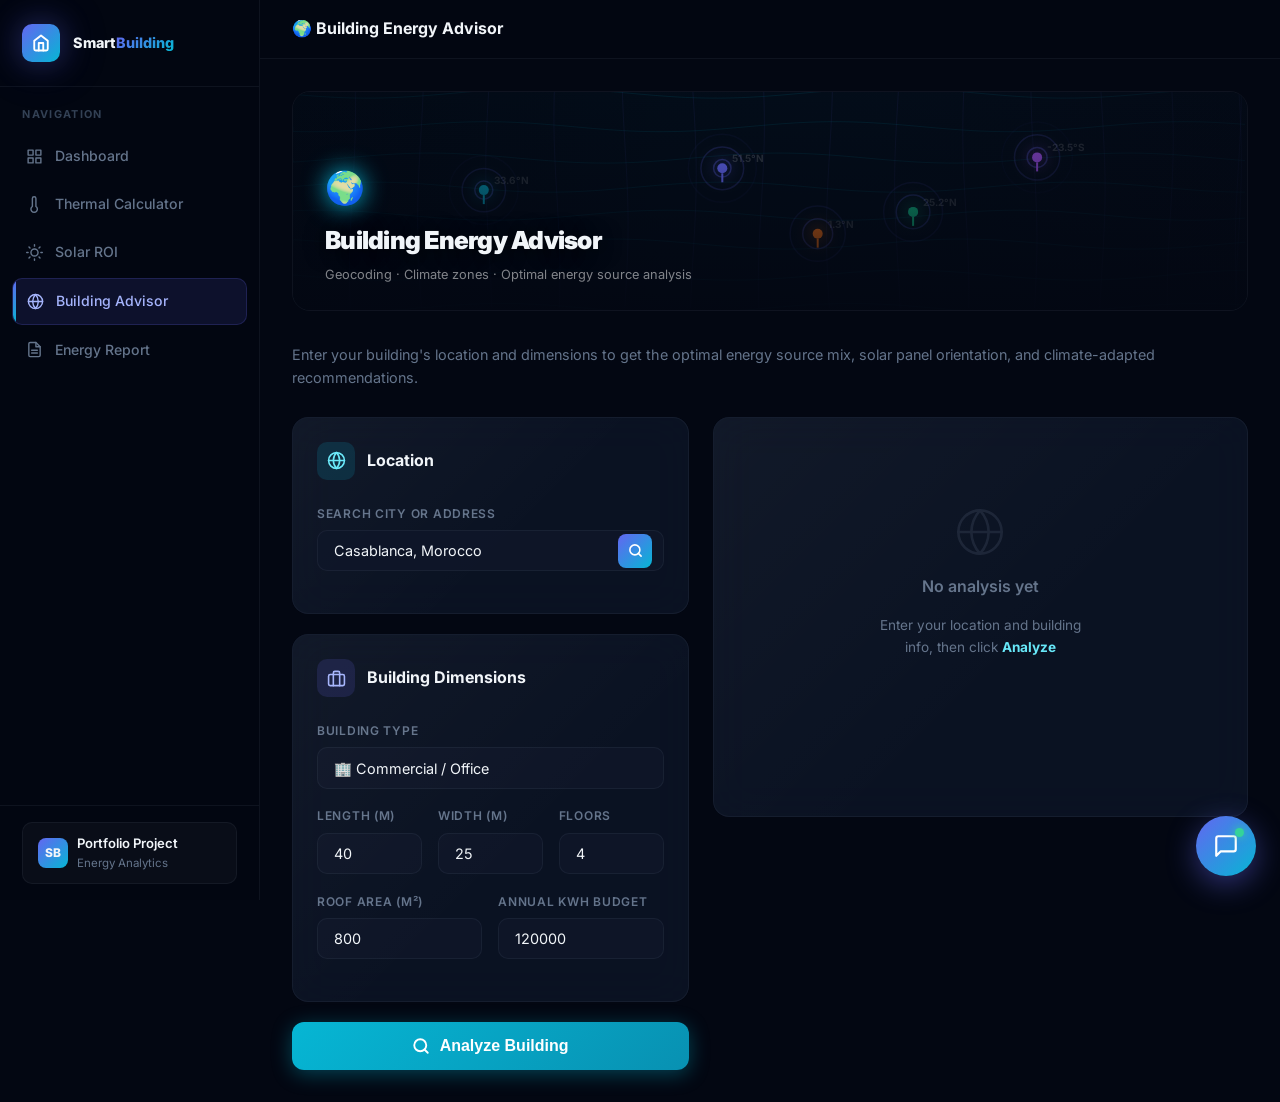
==== commit 12e6acea: "Add Building Assistant chatbot: Cloudflare Worker proxy + Claude tool-use + in-site widget on all pa" ====
--- a/advisor.html
+++ b/advisor.html
@@ -314,6 +314,7 @@
 
 <script src="js/main.js"></script>
 <script src="js/banners.js"></script>
+<script src="js/chatbot.js"></script>
 <script src="js/advisor.js"></script>
 </body>
 </html>
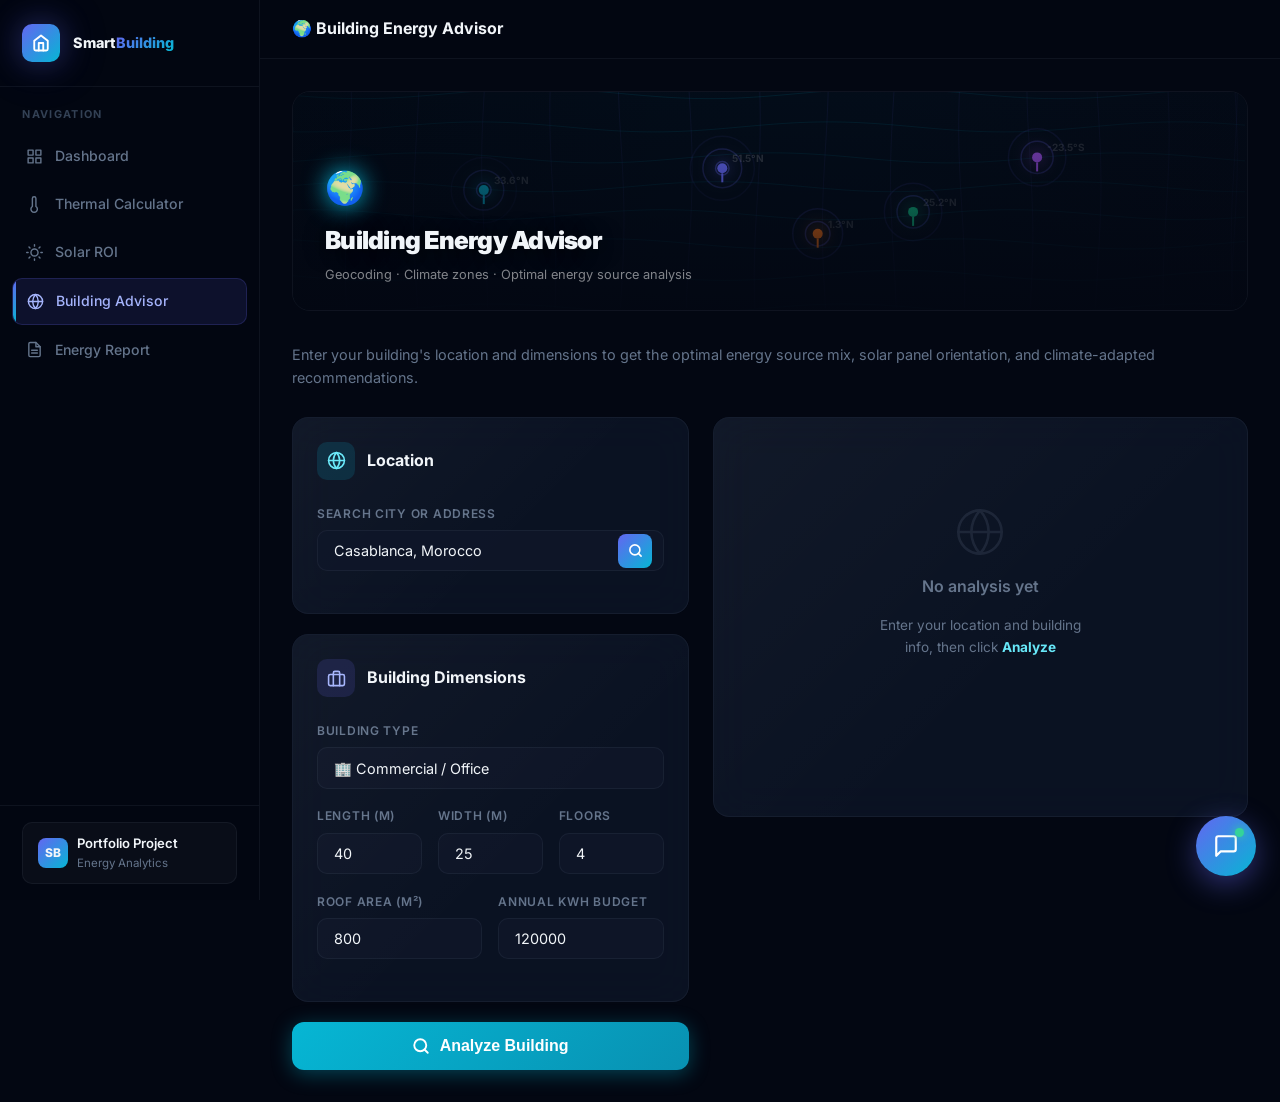
==== commit 0a2a1ba1: "Add brand favicon (building icon) shown in browser tab on all pages Co-Authored-By: Claude Opus 4.8 " ====
--- a/advisor.html
+++ b/advisor.html
@@ -4,6 +4,7 @@
   <meta charset="UTF-8" />
   <meta name="viewport" content="width=device-width, initial-scale=1.0" />
   <title>Building Advisor · Smart Building</title>
+  <link rel="icon" type="image/svg+xml" href="favicon.svg" />
   <link rel="stylesheet" href="css/style.css" />
   <style>
     .adv-hero {
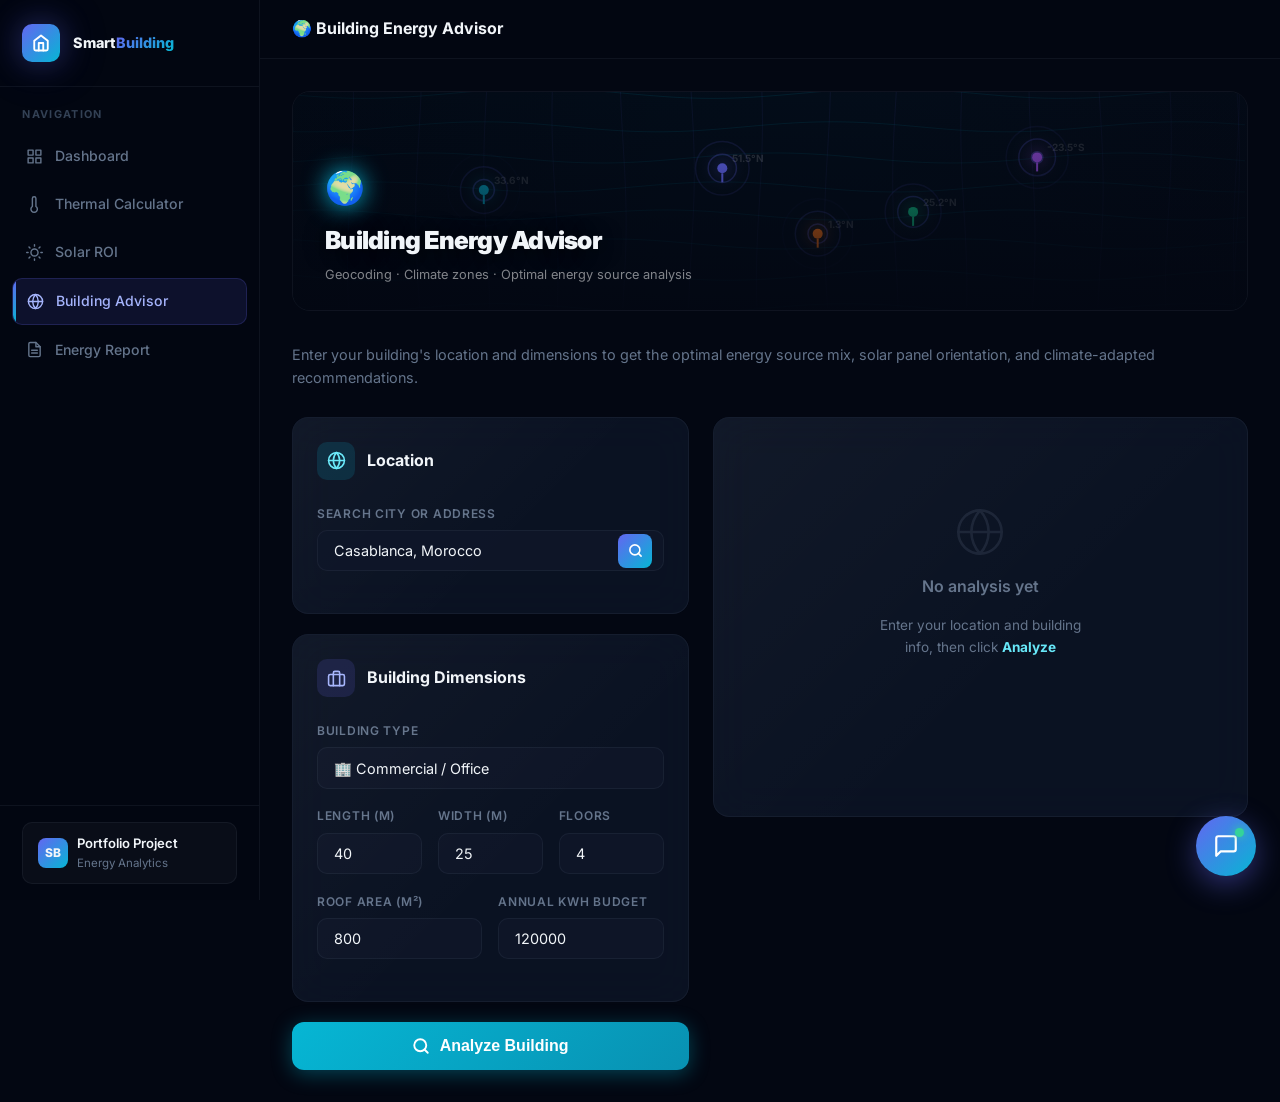
==== commit bc6aa5f8: "Real solar data (Open-Meteo) in advisor + SEO/Open Graph social-preview tags - advisor.js: fetch rea" ====
--- a/advisor.html
+++ b/advisor.html
@@ -5,6 +5,18 @@
   <meta name="viewport" content="width=device-width, initial-scale=1.0" />
   <title>Building Advisor · Smart Building</title>
   <link rel="icon" type="image/svg+xml" href="favicon.svg" />
+  <meta name="description" content="Building energy advisor — get the optimal solar panel orientation and the best renewable energy mix for any location, using live Open-Meteo climate data." />
+  <meta name="theme-color" content="#030712" />
+  <meta property="og:type" content="website" />
+  <meta property="og:site_name" content="Smart Building Platform" />
+  <meta property="og:title" content="Building Energy Advisor · Smart Building" />
+  <meta property="og:description" content="Optimal solar orientation and the best renewable energy mix for any location, using live climate data." />
+  <meta property="og:url" content="https://glowguides.github.io/smart-building/advisor.html" />
+  <meta property="og:image" content="https://glowguides.github.io/smart-building/og-image.png" />
+  <meta property="og:image:width" content="1200" />
+  <meta property="og:image:height" content="630" />
+  <meta name="twitter:card" content="summary_large_image" />
+  <meta name="twitter:image" content="https://glowguides.github.io/smart-building/og-image.png" />
   <link rel="stylesheet" href="css/style.css" />
   <style>
     .adv-hero {
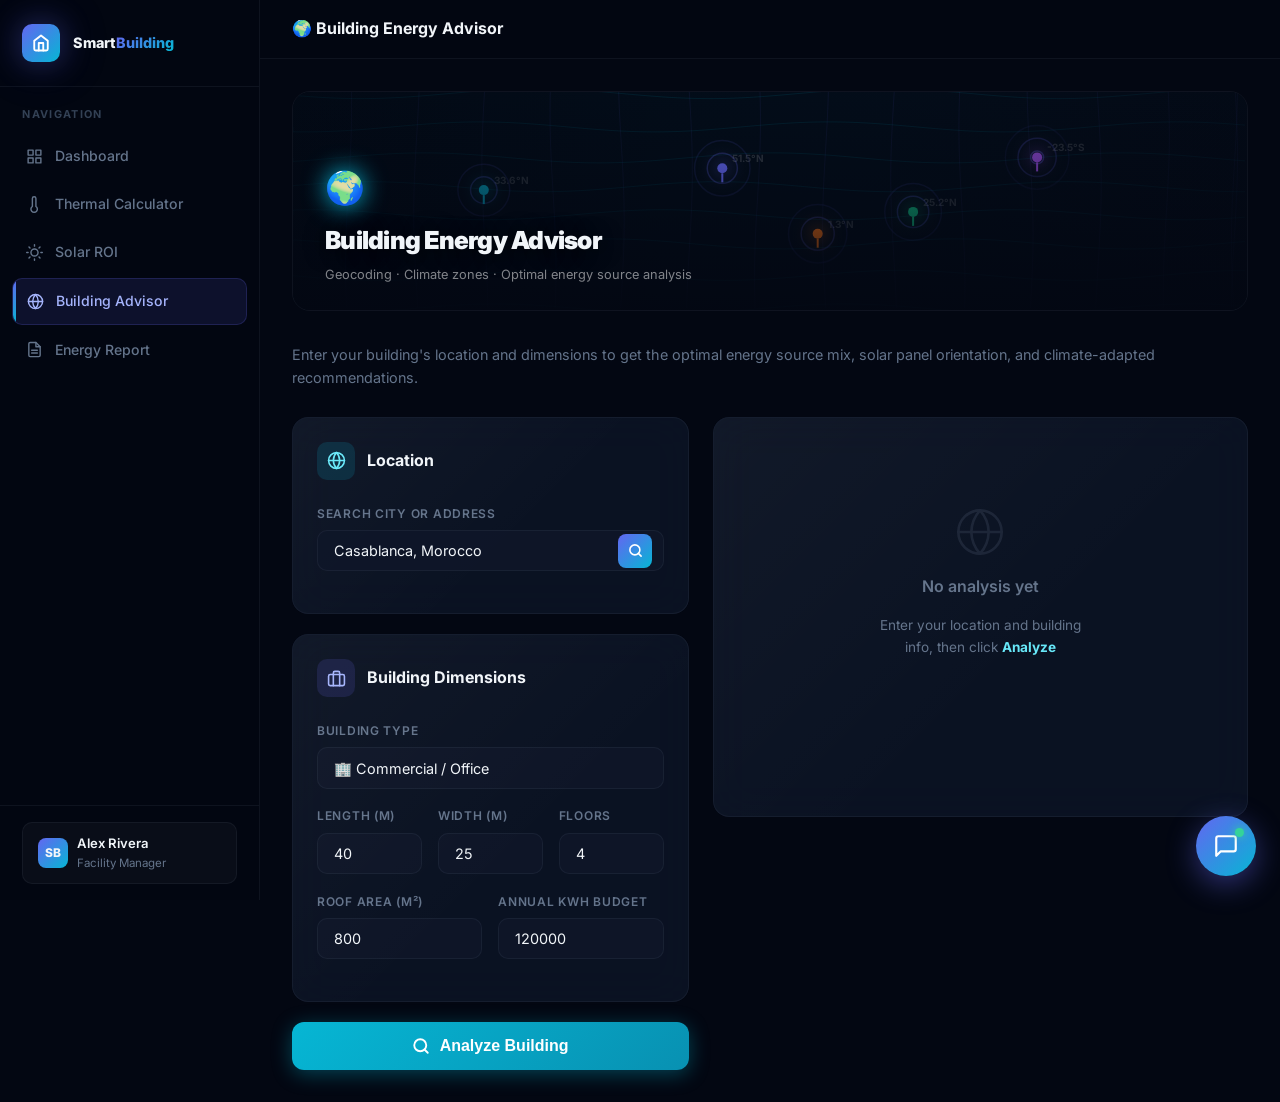
==== commit e3e68c0d: "Remove 'portfolio' references: sidebar identity, PDF footer, READMEs" ====
--- a/advisor.html
+++ b/advisor.html
@@ -106,7 +106,7 @@
     <div class="sidebar-footer">
       <div class="sidebar-footer-inner">
         <div class="sidebar-avatar">SB</div>
-        <div><div class="sidebar-user-name">Portfolio Project</div><div class="sidebar-user-role">Energy Analytics</div></div>
+        <div><div class="sidebar-user-name">Alex Rivera</div><div class="sidebar-user-role">Facility Manager</div></div>
       </div>
     </div>
   </aside>
--- a/css/style.css
+++ b/css/style.css
@@ -1140,3 +1140,55 @@
   background: rgba(168,85,247,.12); border: 1px solid rgba(168,85,247,.3);
   color: #c084fc; margin-bottom: 1rem;
 }
+
+/* ═══════════════════════════════════════════════════════════════════════════
+   MOBILE / PHONE POLISH
+   ═══════════════════════════════════════════════════════════════════════════ */
+@media (max-width: 768px) {
+  /* Tap targets: nav links a little taller for thumbs */
+  .sidebar-nav a { padding: .85rem .9rem; }
+
+  /* Topbar: keep title from overflowing; truncate long titles */
+  .topbar-title { font-size: .92rem; white-space: nowrap; overflow: hidden; text-overflow: ellipsis; }
+  .topbar { padding: .85rem 1rem; gap: .6rem; }
+
+  /* Page banners: shorter on phones */
+  .page-banner { height: 160px; margin-bottom: 1.25rem; }
+  .page-banner-title { font-size: 1.2rem; }
+  .page-banner-desc { font-size: .72rem; }
+
+  /* Landing: tighter hero + carousel */
+  .earth-sub { font-size: 1rem; padding: 0 .5rem; }
+  .earth-badge-row { gap: .5rem; }
+  .coverflow-section { padding: 3.5rem 1rem 4.5rem; }
+  .cf-subtitle { margin-bottom: 2.5rem; }
+  .coverflow-wrap { height: 320px; }
+  .cf-card { width: 200px; height: 270px; margin-left: -100px; margin-top: -135px; }
+
+  /* Toasts shouldn't sit under the chat bubble */
+  .ba-fab { bottom: 18px; right: 18px; }
+}
+
+@media (max-width: 480px) {
+  .page-content { padding: 1rem; }
+  .card { padding: 1.15rem; }
+  .page-subtitle { font-size: .85rem; margin-bottom: 1.25rem; }
+
+  /* KPI/metric cards: one per row so numbers have room */
+  .kpi-grid { grid-template-columns: 1fr !important; }
+  .metric-value { font-size: 1.4rem; }
+
+  /* Data tables stay readable via horizontal scroll (wrapper already scrolls) */
+  .data-table { font-size: .8rem; }
+  .data-table th, .data-table td { padding: .5rem .6rem; }
+
+  /* Section titles & headers */
+  .section-title { font-size: .9rem; }
+
+  /* Coverflow tighter still */
+  .coverflow-wrap { height: 300px; }
+  .cf-card { width: 180px; height: 250px; margin-left: -90px; margin-top: -125px; }
+
+  /* Toast fills width nicely */
+  .toast, [class*="toast"] { left: 1rem; right: 1rem; }
+}
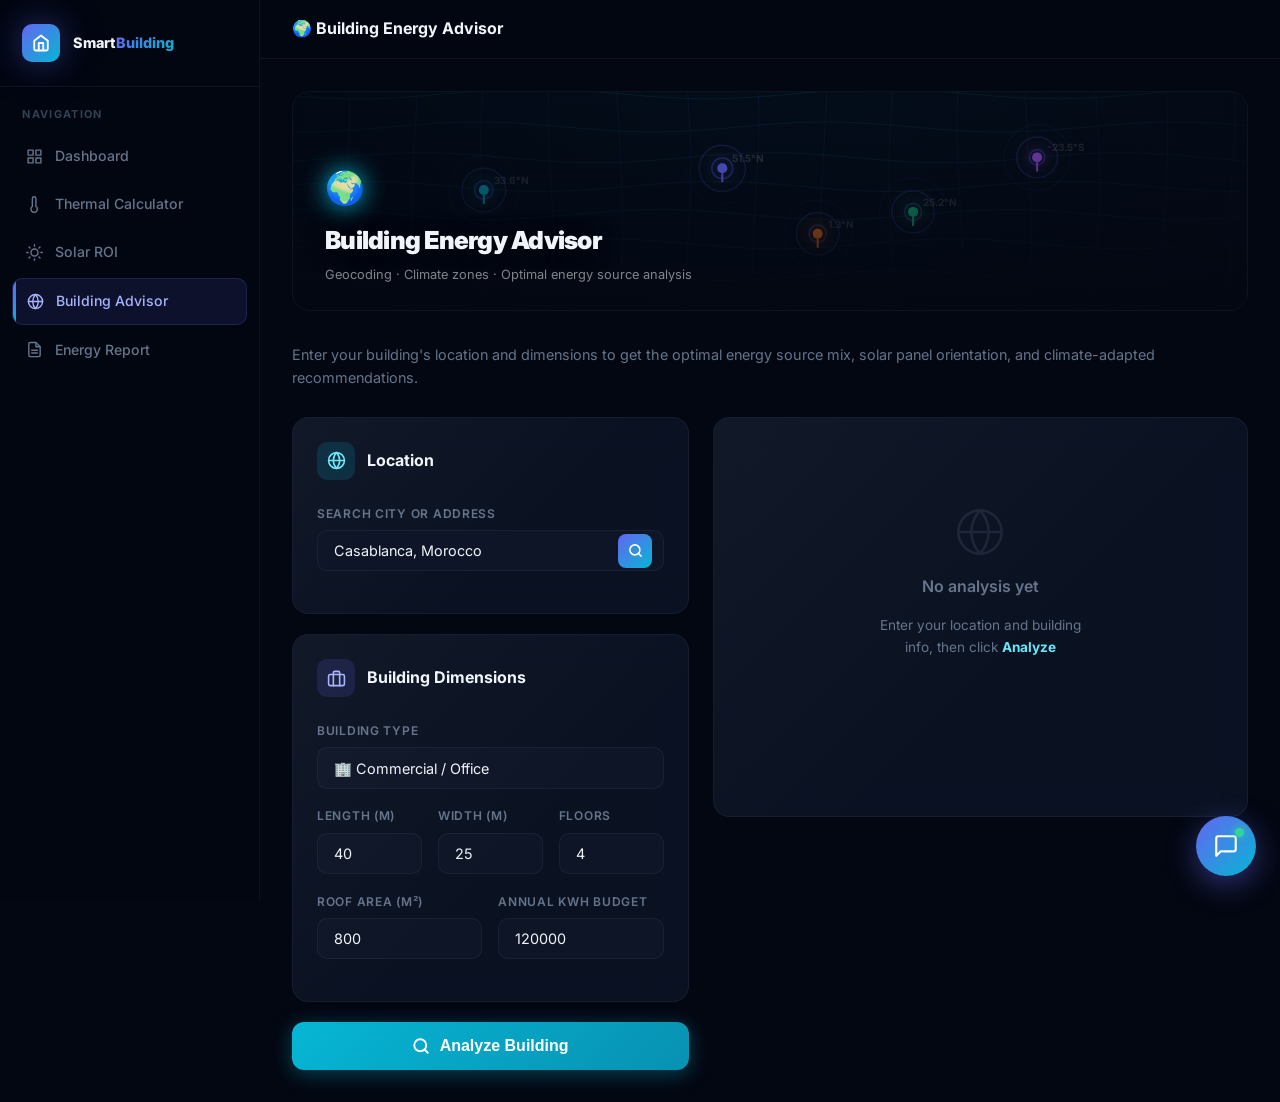
==== commit e2fad770: "Remove fake user identity (Alex Rivera / Facility Manager) from all sidebars" ====
--- a/advisor.html
+++ b/advisor.html
@@ -103,12 +103,6 @@
       <a href="advisor.html"><svg width="17" height="17" viewBox="0 0 24 24" fill="none" stroke="currentColor" stroke-width="2" stroke-linecap="round" stroke-linejoin="round"><circle cx="12" cy="12" r="10"/><line x1="2" y1="12" x2="22" y2="12"/><path d="M12 2a15.3 15.3 0 0 1 4 10 15.3 15.3 0 0 1-4 10 15.3 15.3 0 0 1-4-10 15.3 15.3 0 0 1 4-10z"/></svg>Building Advisor</a>
       <a href="report.html"><svg width="17" height="17" viewBox="0 0 24 24" fill="none" stroke="currentColor" stroke-width="2" stroke-linecap="round" stroke-linejoin="round"><path d="M14 2H6a2 2 0 0 0-2 2v16a2 2 0 0 0 2 2h12a2 2 0 0 0 2-2V8z"/><polyline points="14 2 14 8 20 8"/><line x1="16" y1="13" x2="8" y2="13"/><line x1="16" y1="17" x2="8" y2="17"/></svg>Energy Report</a>
     </nav>
-    <div class="sidebar-footer">
-      <div class="sidebar-footer-inner">
-        <div class="sidebar-avatar">SB</div>
-        <div><div class="sidebar-user-name">Alex Rivera</div><div class="sidebar-user-role">Facility Manager</div></div>
-      </div>
-    </div>
   </aside>
 
   <div class="main-wrap">
